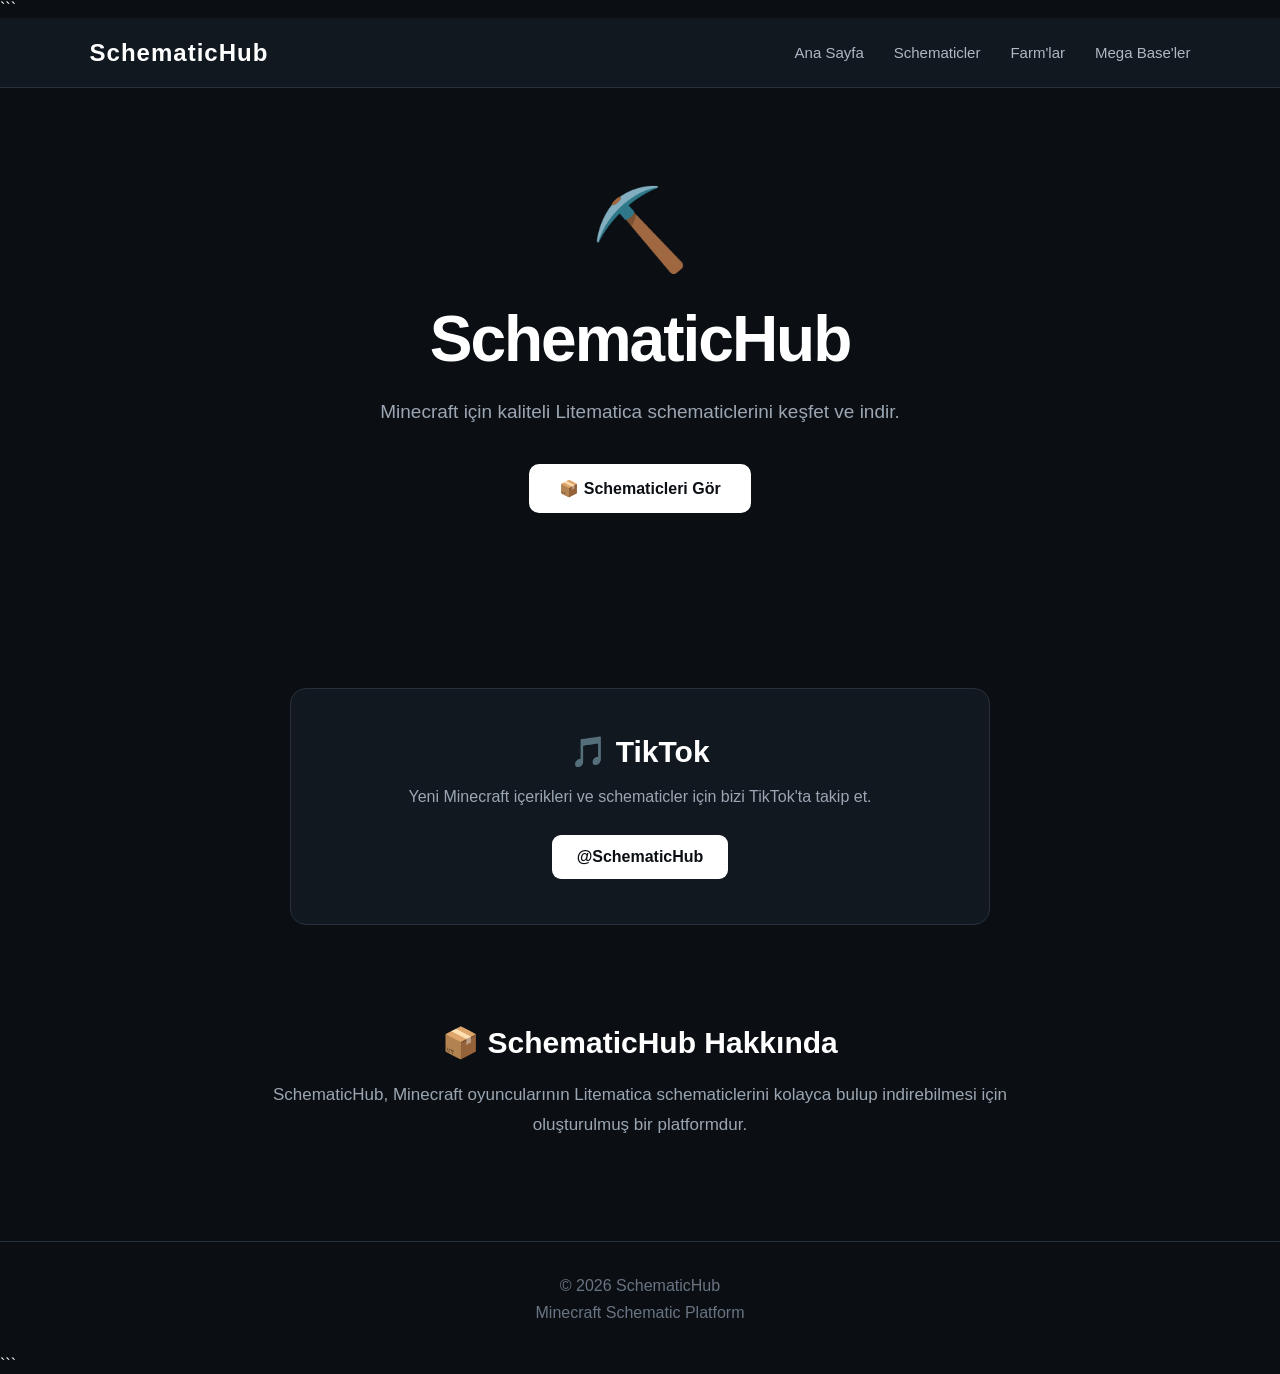
==== index.html @ bdaf5837 "Add files via upload" ====
<!DOCTYPE html>

<html lang="tr">
<head>
    <meta charset="UTF-8">
    <meta name="viewport" content="width=device-width, initial-scale=1.0">
    <title>SchematicHub</title>
    <link rel="stylesheet" href="style.css">
</head>

<body>

```
<nav>
    <h2>SchematicHub</h2>

    <div>
        <a href="index.html">Ana Sayfa</a>
        <a href="schematics.html">Schematicler</a>
        <a href="farms.html">Farm'lar</a>
        <a href="mega-bases.html">Mega Base'ler</a>
    </div>
</nav>

<main class="home-page">

    <section class="hero">

        <div class="hero-icon">⛏️</div>

        <h1>SchematicHub</h1>

        <p>
            Minecraft için kaliteli Litematica schematiclerini
            keşfet ve indir.
        </p>

        <a href="schematics.html">
            <button class="download-button">
                📦 Schematicleri Gör
            </button>
        </a>

    </section>

    <section class="social-section">

        <h2>🎵 TikTok</h2>

        <p>
            Yeni Minecraft içerikleri ve schematicler için
            bizi TikTok'ta takip et.
        </p>

        <a href="#" class="tiktok-button">
            @SchematicHub
        </a>

    </section>

    <section class="about-section">

        <h2>📦 SchematicHub Hakkında</h2>

        <p>
            SchematicHub, Minecraft oyuncularının Litematica
            schematiclerini kolayca bulup indirebilmesi için
            oluşturulmuş bir platformdur.
        </p>

    </section>

</main>

<footer>
    <p>© 2026 SchematicHub</p>
    <p>Minecraft Schematic Platform</p>
</footer>

<script src="script.js"></script>
```

</body>
</html>
---- style.css ----
* {
    box-sizing: border-box;
    margin: 0;
    padding: 0;
}

body {
    font-family: Arial, Helvetica, sans-serif;
    background: #0b0f14;
    color: #ffffff;
    min-height: 100vh;
}


/* NAVBAR */

nav {
    height: 70px;
    background: #111820;
    border-bottom: 1px solid #26313d;

    display: flex;
    align-items: center;
    justify-content: space-between;

    padding: 0 7%;
}

nav h2 {
    font-size: 24px;
    letter-spacing: 1px;
}

nav div {
    display: flex;
    gap: 30px;
}

nav a {
    color: #aeb8c4;
    text-decoration: none;
    font-size: 15px;
    transition: 0.2s;
}

nav a:hover {
    color: #ffffff;
}


/* ANA SAYFA */

.home-page {
    width: 90%;
    max-width: 1100px;
    margin: auto;
    text-align: center;
}


/* ANA HERO */

.hero {
    min-height: 520px;

    display: flex;
    flex-direction: column;
    align-items: center;
    justify-content: center;

    text-align: center;
}

.hero-icon {
    font-size: 80px;
    margin-bottom: 25px;
}

.hero h1 {
    font-size: 64px;
    letter-spacing: -2px;
    margin-bottom: 20px;
}

.hero p {
    max-width: 650px;
    color: #9ba6b2;
    font-size: 19px;
    line-height: 1.7;
    margin-bottom: 35px;
}


/* BUTON */

.hero a {
    text-decoration: none;
}

.download-button {
    padding: 15px 30px;

    border: none;
    border-radius: 10px;

    background: #ffffff;
    color: #0b0f14;

    font-size: 16px;
    font-weight: bold;

    cursor: pointer;
    transition: 0.2s;
}

.download-button:hover {
    transform: translateY(-3px);
    background: #dce2e8;
    box-shadow: 0 10px 25px rgba(0, 0, 0, 0.35);
}


/* TIKTOK */

.social-section {
    max-width: 700px;
    margin: 80px auto;
    padding: 45px 30px;

    background: #111820;
    border: 1px solid #26313d;
    border-radius: 16px;

    text-align: center;
}

.social-section h2 {
    font-size: 30px;
    margin-bottom: 15px;
}

.social-section p {
    color: #9ba6b2;
    line-height: 1.6;
    margin-bottom: 25px;
}

.tiktok-button {
    display: inline-block;

    padding: 13px 25px;

    border-radius: 9px;

    background: #ffffff;
    color: #0b0f14;

    text-decoration: none;
    font-weight: bold;

    transition: 0.2s;
}

.tiktok-button:hover {
    transform: translateY(-3px);
    box-shadow: 0 8px 20px rgba(0, 0, 0, 0.3);
}


/* HAKKINDA */

.about-section {
    max-width: 750px;
    margin: 100px auto;
    text-align: center;
}

.about-section h2 {
    font-size: 30px;
    margin-bottom: 20px;
}

.about-section p {
    color: #9ba6b2;
    line-height: 1.8;
    font-size: 17px;
}


/* SCHEMATİCLER SAYFASI */

.schematic-list-page {
    width: 86%;
    max-width: 1200px;
    margin: 70px auto;

    text-align: center;
}

.schematic-list-page h1 {
    font-size: 46px;
    margin-bottom: 15px;
}

.subtitle {
    color: #9ba6b2;
    font-size: 17px;
    margin-bottom: 50px;
}


/* SCHEMATIC KARTLARI */

.schematics {
    width: 100%;

    display: grid;
    grid-template-columns: repeat(3, 1fr);

    gap: 25px;

    padding-bottom: 60px;
}

.card-link {
    text-decoration: none;
    color: inherit;
}

.card {
    background: #111820;
    border: 1px solid #26313d;
    border-radius: 14px;

    padding: 20px;

    transition: 0.25s;
    cursor: pointer;
}

.card:hover {
    transform: translateY(-7px);
    border-color: #586879;
    background: #151e27;

    box-shadow: 0 12px 30px rgba(0, 0, 0, 0.35);
}

.preview {
    height: 190px;

    border-radius: 10px;

    background: #0b1016;
    border: 1px solid #26313d;

    display: flex;
    align-items: center;
    justify-content: center;

    font-size: 70px;

    margin-bottom: 20px;
}

.card h3 {
    font-size: 21px;
    margin-bottom: 8px;
}

.card p {
    color: #8f9aa7;
    margin-bottom: 18px;
}

.card button {
    width: 100%;

    padding: 12px;

    border: none;
    border-radius: 8px;

    background: #ffffff;
    color: #0b0f14;

    font-weight: bold;

    cursor: pointer;
    transition: 0.2s;
}

.card button:hover {
    background: #dce2e8;
}


/* DETAY SAYFASI */

.schematic-page {
    width: 86%;
    max-width: 1000px;

    margin: 60px auto;

    text-align: center;
}

.breadcrumb {
    color: #687482;
    font-size: 14px;
    margin-bottom: 25px;
}

.schematic-page h1 {
    font-size: 42px;
    margin-bottom: 15px;
}

.schematic-page .subtitle {
    margin-bottom: 30px;
}

.schematic-page .large {
    height: 400px;

    font-size: 130px;

    margin-bottom: 35px;

    background: linear-gradient(145deg, #101720, #0b1016);

    border: 1px solid #344252;

    box-shadow: 0 15px 40px rgba(0, 0, 0, 0.3);
}


/* BİLGİ KUTULARI */

.info-grid {
    display: grid;
    grid-template-columns: repeat(4, 1fr);

    gap: 15px;

    margin: 35px 0;
}

.info-box {
    background: #111820;

    border: 1px solid #26313d;

    border-radius: 12px;

    padding: 20px;
}

.info-box span {
    display: block;

    font-size: 28px;

    margin-bottom: 10px;
}

.info-box strong {
    display: block;

    margin-bottom: 8px;
}

.info-box p {
    color: #8f9aa7;
}


/* AÇIKLAMA */

.description {
    margin: 50px auto;

    max-width: 800px;
}

.description h2 {
    font-size: 25px;
    margin-bottom: 20px;
}

.description p {
    color: #9ba6b2;

    line-height: 1.7;

    margin: 10px 0;
}


/* DETAY BUTONLARI */

.download-area {
    margin-top: 40px;
    margin-bottom: 60px;
}

.schematic-page a {
    text-decoration: none;
}

.schematic-page button {
    margin: 10px;

    padding: 14px 28px;

    border: none;
    border-radius: 9px;

    background: #ffffff;
    color: #0b0f14;

    font-size: 15px;
    font-weight: bold;

    cursor: pointer;

    transition: 0.2s;
}

.schematic-page button:hover {
    transform: translateY(-3px);

    background: #dce2e8;

    box-shadow: 0 8px 20px rgba(0, 0, 0, 0.3);
}

.back-button {
    background: #151c24 !important;
    color: #ffffff !important;

    border: 1px solid #344252 !important;
}


/* ANA SAYFAYA DÖN */

.back-home {
    display: inline-block;

    color: #aeb8c4;

    text-decoration: none;

    margin-bottom: 50px;

    transition: 0.2s;
}

.back-home:hover {
    color: #ffffff;
}


/* FOOTER */

footer {
    text-align: center;

    border-top: 1px solid #26313d;

    padding: 30px;

    color: #687482;

    line-height: 1.7;
}


/* MOBİL */

@media (max-width: 800px) {

    nav {
        padding: 0 4%;
    }

    nav div {
        gap: 12px;
    }

    nav a {
        font-size: 13px;
    }

    .hero {
        min-height: 450px;
    }

    .hero h1 {
        font-size: 42px;
    }

    .hero p {
        font-size: 16px;
    }

    .schematics {
        grid-template-columns: 1fr;
        width: 100%;
    }

    .info-grid {
        grid-template-columns: repeat(2, 1fr);
    }

    .schematic-page {
        width: 90%;
    }

    .schematic-page h1 {
        font-size: 32px;
    }

    .schematic-page .large {
        height: 280px;
        font-size: 90px;
    }
}
```
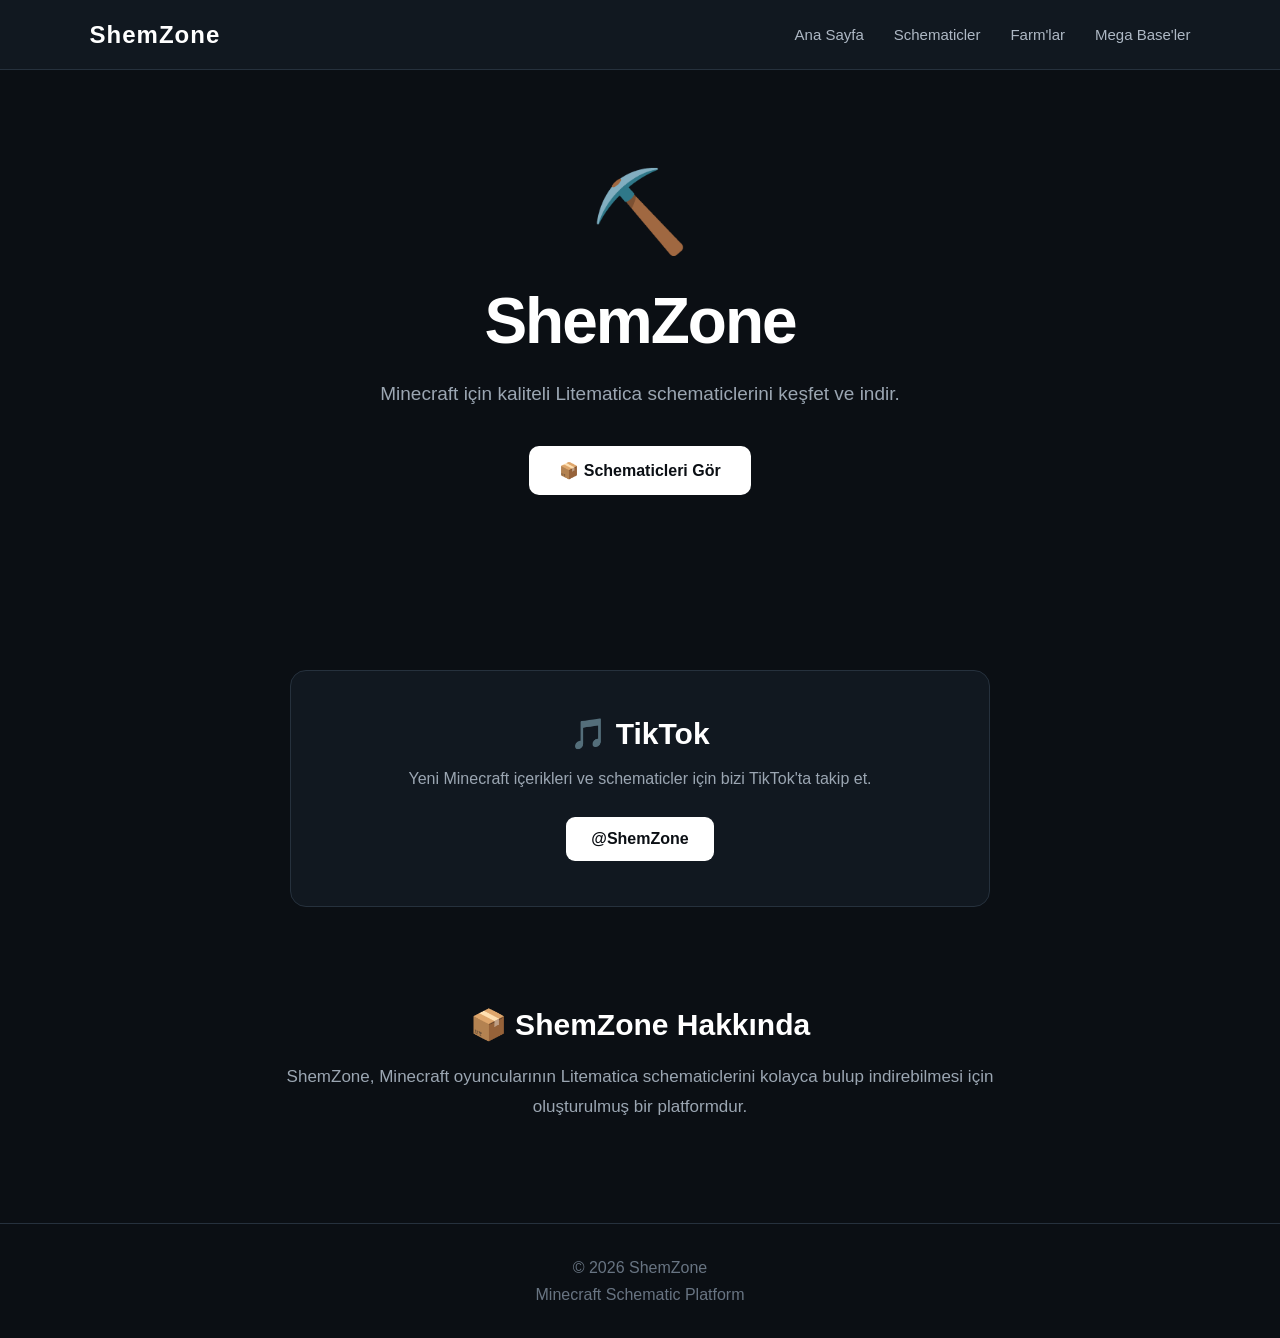
==== commit c172c672: "Add files via upload shemzone isim degisikligi" ====
--- a/index.html
+++ b/index.html
@@ -1,18 +1,16 @@
 <!DOCTYPE html>
-
 <html lang="tr">
 <head>
     <meta charset="UTF-8">
     <meta name="viewport" content="width=device-width, initial-scale=1.0">
-    <title>SchematicHub</title>
+    <title>ShemZone</title>
     <link rel="stylesheet" href="style.css">
 </head>
 
 <body>
 
-```
 <nav>
-    <h2>SchematicHub</h2>
+    <h2>ShemZone</h2>
 
     <div>
         <a href="index.html">Ana Sayfa</a>
@@ -28,7 +26,7 @@
 
         <div class="hero-icon">⛏️</div>
 
-        <h1>SchematicHub</h1>
+        <h1>ShemZone</h1>
 
         <p>
             Minecraft için kaliteli Litematica schematiclerini
@@ -53,17 +51,17 @@
         </p>
 
         <a href="#" class="tiktok-button">
-            @SchematicHub
+            @ShemZone
         </a>
 
     </section>
 
     <section class="about-section">
 
-        <h2>📦 SchematicHub Hakkında</h2>
+        <h2>📦 ShemZone Hakkında</h2>
 
         <p>
-            SchematicHub, Minecraft oyuncularının Litematica
+            ShemZone, Minecraft oyuncularının Litematica
             schematiclerini kolayca bulup indirebilmesi için
             oluşturulmuş bir platformdur.
         </p>
@@ -73,12 +71,11 @@
 </main>
 
 <footer>
-    <p>© 2026 SchematicHub</p>
+    <p>© 2026 ShemZone</p>
     <p>Minecraft Schematic Platform</p>
 </footer>
 
 <script src="script.js"></script>
-```
 
 </body>
-</html>
+</html>
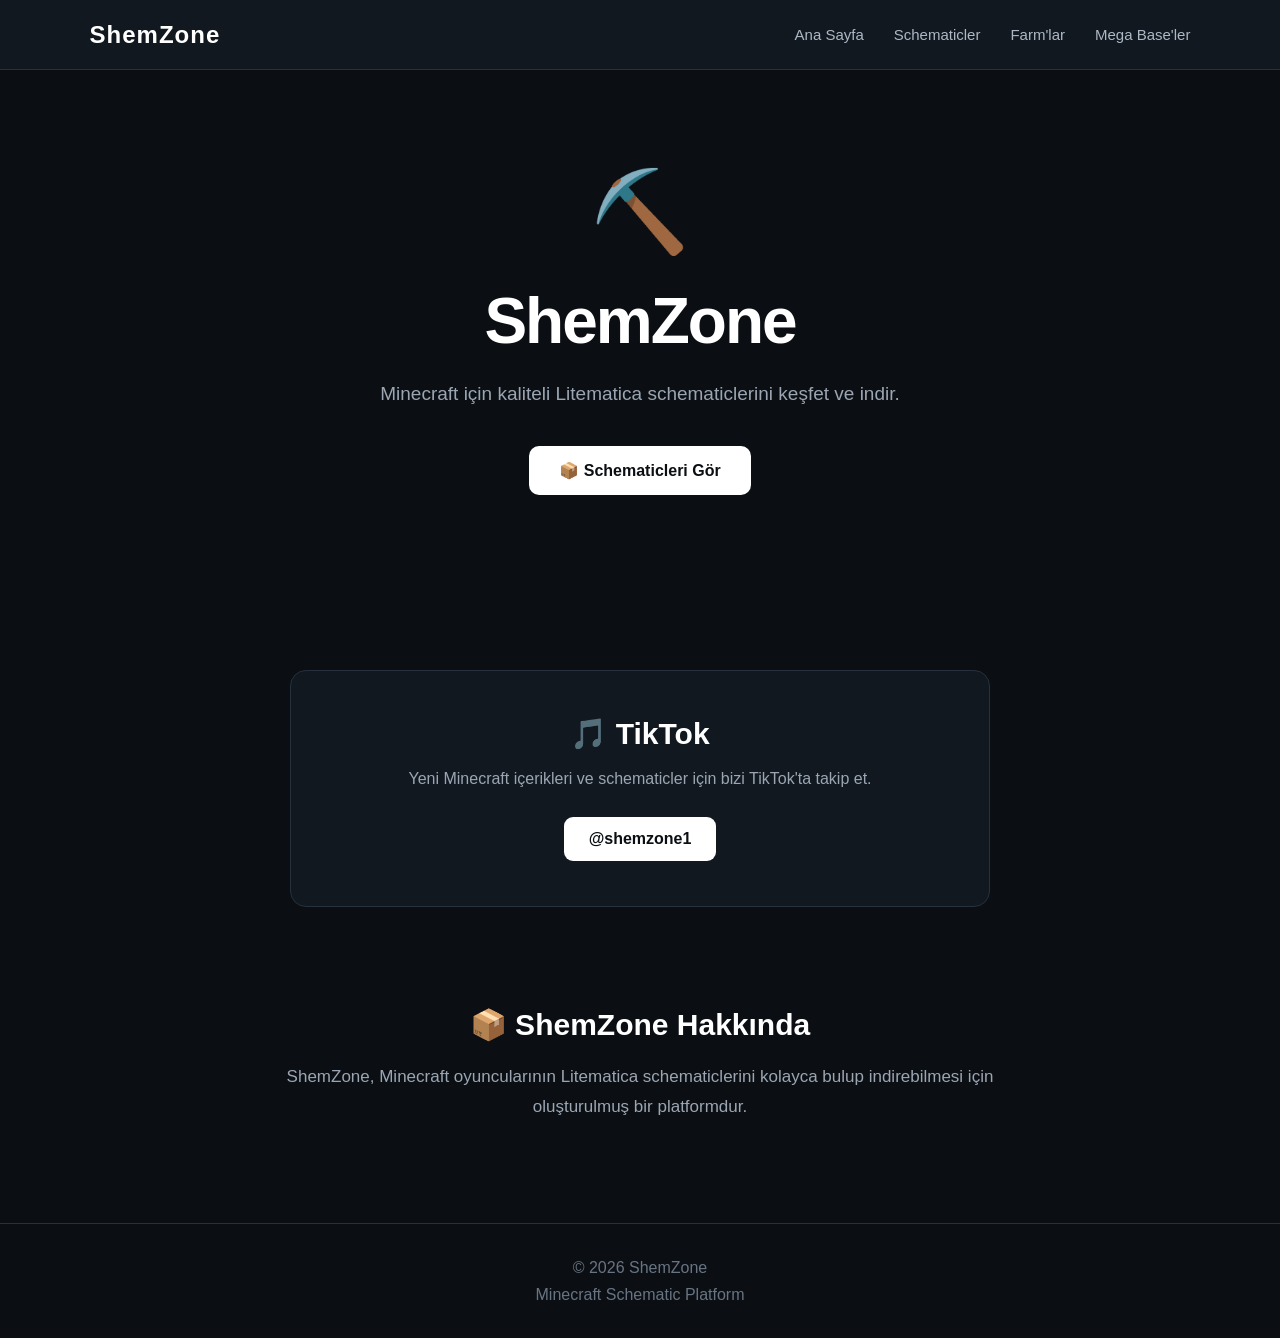
==== commit 1349f1f3: "Update index.html tiktok link" ====
--- a/index.html
+++ b/index.html
@@ -50,8 +50,11 @@
             bizi TikTok'ta takip et.
         </p>
 
-        <a href="#" class="tiktok-button">
-            @ShemZone
+        <a href="https://www.tiktok.com/@shemzone1"
+           class="tiktok-button"
+           target="_blank"
+           rel="noopener noreferrer">
+            @shemzone1
         </a>
 
     </section>
@@ -78,4 +81,4 @@
 <script src="script.js"></script>
 
 </body>
-</html>+</html>
